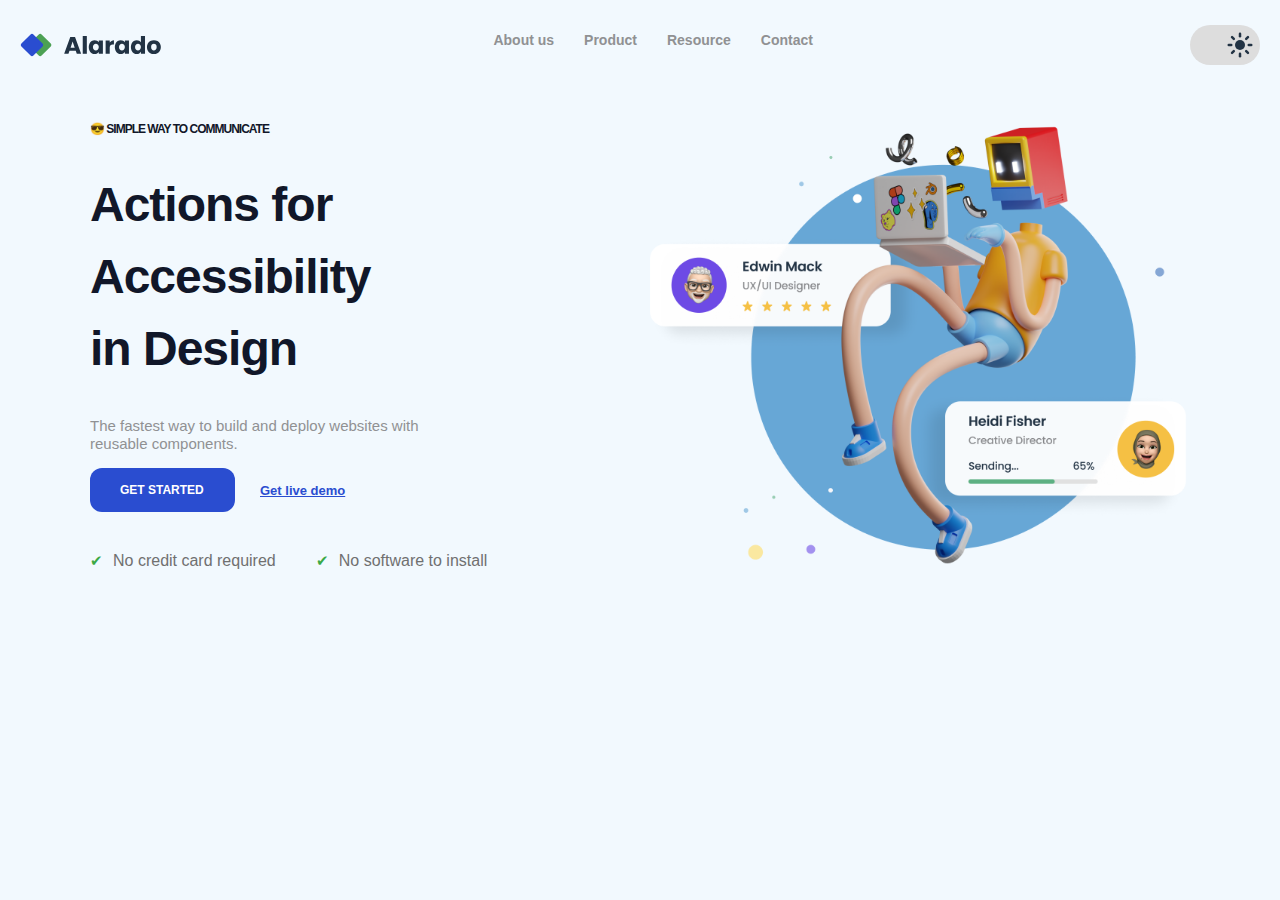
==== Exercise_11.09/index.html @ 6a7d8afc "new exercise 3" ====
<!DOCTYPE html>
<html lang="uk">
<head>
    <meta charset="UTF-8">
    <meta name="viewport" content="width=device-width, initial-scale=1.0">
    <title>3 exercise</title>
    <link rel="stylesheet" href="style.css">
    <link href="https://fonts.google.com/specimen/Poppins" rel="stylesheet">
</head>
<body class="light-theme">

    <div class="navbar">
        <div class="logo">
            <img src="image/alarado-icon-homepage.svg" alt="Logo">
        </div>
    
        <!-- Menu for phone -->
        <div class="menu-toggle" id="menuToggle">
            &#9776; 
        </div>
    
        <div class="navbar-center">
            <ul class="menu" id="menu">
                <span class="close-btn" id="closeBtn">&times;</span> <!-- cross icon -->
                <li><a href="#">About us</a></li>
                <li><a href="#">Product</a></li>
                <li><a href="#">Resource</a></li>
                <li><a href="#">Contact</a></li>
                <li class="theme-togglemenu" id="themeToggle">
                    <!-- change theme-->
                    <img src="image/Moon_fill.svg" class="moon"/>
                </li>
            </ul>
        </div>

        <div class="toggle-container">
            <input type="checkbox" id="theme-toggle" />
            <label for="theme-toggle" class="toggle-label">
                <img src="image/Moon_fill_light.svg" class="moon"/>
                <img src="image/Sun_fill.svg" class="sun"/>
            </label>
        </div>

    </div>
    <div class="twocontainers">
        <div class="container1">
            <p>😎 SIMPLE WAY TO COMMUNICATE</p>
            <h1>Actions for <br>Accessibility<br> in Design</h1>
            <div class="describtion">The fastest way to build and deploy websites with <br> reusable components.</div>
            <div class="buttons">
                <div class="buttonOne">GET STARTED</div>
                <div><a href="#" class="buttonTwo"><b>Get live demo</b></a></div>
            </div>
            <div class="info-container">
                <div class="info-item">
                    <span class="checkmark">✔</span>
                    <span>No credit card required</span>
                </div>
                <div class="info-item">
                    <span class="checkmark">✔</span>
                    <span>No software to install</span>
                </div>
            </div>
        </div>
        <div class="container2">
            <img src="image/hero-image-simple-homepage.png" alt="Descriptive text" class="illustration-image">
        </div>
    </div>

  <script src="script.js"></script>   

</body>
</html>
---- Exercise_11.09/style.css ----
@import url('https://fonts.google.com/specimen/Poppins');
        body {
            margin: 0;
            padding: 0;
            font-family: Arial, sans-serif;
            transition: background-color 0.3s, color 0.3s;
            background-color: #F2F9FE;
        }

        body.light-theme {
            background-color: #F2F9FE; 
            color: #000000;
        }

        body.dark-theme {
            background-color: #111729;
            color: #F2F9FE;
        }

.logo img {
    content: url('image/alarado-icon-homepage.svg'); /* logo light theme */
}

/* logo dark theme */
body.dark-theme .logo img {
    content: url('image/alarado-icon-homepage-dark.svg');
}
body.dark-theme .close-btn {
    color: #000000; 
}
.navbar {
    display: flex;
    justify-content: space-between;
    align-items: center;
    background-color: #F2F9FE;
    padding: 10px 20px;
    height: 70px;
}

.navbar .logo{
    display: flex;
    align-items: center;
}

body.dark-theme .navbar {
    background-color: #111729; 
}

/* icon for phone version hidden in computer version */
.menu-toggle {
    display: none;
    font-size: 24px;
    cursor: pointer;
}

.menu {
    list-style-type: none;
    margin: 0;
    padding: 0;
    display: flex;
}

.menu li {
    margin: 0 15px;
}

.menu li a {
    font-weight: bold;
    text-decoration: none;
    color: #909193;
    font-size: 14px;
    font-family: 'Poppins', sans-serif;
    transition: color 0.3s ease, background-color 0.3s ease; 
}

.menu li a:hover {
    color: #111729; 
}

body.dark-theme .menu li a:hover {
    color: #F2F9FE; 
    background-color: #111729; 
}

.theme-toggle {
    cursor: pointer;
    display: none; 
}

.theme-toggle svg {
    max-width: 24px;
    max-height: 24px;
}

.close-btn {
    visibility: hidden;
    display: flex;
    justify-content: flex-end;
}

.theme-togglemenu{
    visibility: hidden;
}

@media (max-width: 1023px) {
    .menu-toggle {
        display: block;
        position: absolute;
        right: 5px;
    }

    .menu {
        display: none;
        flex-direction: column;
        position: absolute;
        top: 0;
        right: 5px;
        width: 30%;
        height: 100%;
        background-color: #F2F9FE;
        padding: 10px;
        box-shadow: 0 4px 8px rgba(0, 0, 0, 0.1);
        transition: max-height 0.5s ease, opacity 0.5s ease; 
    }

    .menu li {
        margin: 10px 0;
        text-align: center;
    }

    .theme-togglemenu {
        display: block; 
    }

    .toggle-container {
        visibility: hidden;
    }

    .menu.active {
        display: flex;
    }
    
}

        .theme-toggle {
            cursor: pointer;
        }

        .theme-toggle svg {
            max-width: 24px;
            max-height: 24px;
            height: 100%;
            width: 100%;
        }
        .twocontainers{
            max-height: 500px;
            height: 100%;
            max-width: 100%;
            display: flex;
            align-items: center;
            flex-direction: row;
            padding: 50px;
        }
        .container1{
            max-height: 500px;
            height: 100%;
            width: 50%;
        }
        .container2{
            max-height: 500px;
            height: 100%;
            width: 50%;
        }
        .container1 h1{
            font-size: 48px; 
            line-height: 1.5; 
            color: #111729; 
            font-weight: 800; 
            letter-spacing: -1px; 
            font-family: 'Poppins', sans-serif;
        }
        body.dark-theme .container1 h1 {
            color: #F2F9FE; 
        }
        body.dark-theme .container1 p {
            color: #F2F9FE; 
        }
        .container1 p{
            line-height: 1.2; 
            color: #111729; 
            font-weight: 700; 
            letter-spacing: -1px; 
            font-family: 'Poppins', sans-serif;
            font-size: 12px;
        }
        .describtion {
            line-height: 1.2; 
            color: #909193; 
            font-weight: 500; 
            font-family: 'Poppins', sans-serif;
            font-size: 15px;
            margin-bottom: 15px;
        }
        
        .buttons{
            max-width: 270px;
            width: 100%;
            display: flex;
            flex-direction: row;
            align-items: center; 
        }
        .buttonOne{
            background-color: #2A4DD0; 
            color: white; 
            font-weight: bold;
            border: none;
            border-radius: 12px; 
            padding: 15px 30px; 
            font-size: 12px;
            cursor: pointer;
            font-family: 'Poppins', sans-serif;
            margin-right: 25px;
            width: 85px;
        }
        .buttonOne:hover {
            background-color: #1a3db8; 
        }
        .buttonTwo{
            color: #2A4DD0;
            font-size: 13px;
            text-decoration: none;
            position: relative;
            font-family: 'Poppins', sans-serif;
            width: 85px;
            text-decoration: underline;
        }

        .info-container {
            display: flex;
            gap: 40px; 
            margin-top: 40px;
            font-family: 'Poppins', sans-serif;
        }
        
        .info-item {
            display: flex;
            align-items: center;
            font-size: 16px;
            color: #707070; 
            font-family: 'Poppins', sans-serif;
        }

        .checkmark {
            color: #3ba946; 
            margin-right: 10px; 
            font-size: 15px;
            font-family: 'Poppins', sans-serif;
        }
        .container2 {
            width: 50%;
            display: flex;
            justify-content: center;
            align-items: center;
            font-family: 'Poppins', sans-serif;
        }
        .illustration-image {
            max-width: 100%;
            height: auto;
            border-radius: 8px; 
        }


@media screen and (min-width: 1024px) {
    .twocontainers {
        flex-direction: row; 
        padding: 90px;
        box-sizing: border-box;
        max-width: 100%;
    }
    .container1, .container2 {
        width: 50%;
        box-sizing: border-box; 
        font-family: 'Poppins', sans-serif;
    }

}

@media screen and (min-width: 768px) and (max-width: 1023px) {
    .twocontainers {
        flex-direction: column-reverse; 
        padding: 20px;
        box-sizing: border-box;
        max-height: 100%;
        padding: 90px;
    }
    .container1 {
        width: 100%; 
        max-width: 100%; 
        box-sizing: border-box;
    }
    .container2{
        max-width: 750px;
        width: 100%;
        max-height: 600px;
        min-height: 100%;
        box-sizing: border-box;
        height:100vh;
        display: flex;
        align-items: center;
        justify-content:center; 
    }
    .container1 h1 {
        font-size: 36px;
        font-family: 'Poppins', sans-serif;
    }
    .describtion {
        font-size: 18px;
        font-family: 'Poppins', sans-serif;
    }
    br {
        display: none;
    }
    .close-btn {
        font-size: 24px;
        position: absolute;
        top: 10px;
        right: 10px;
        cursor: pointer;
        opacity: 0; 
        visibility: hidden;
        transition: opacity 0.5s ease; 
    }
    
    /* When menu is active, cross icon is visible */
    .menu.active .close-btn {
        opacity: 1; 
        visibility: visible; 
    }
    .theme-togglemenu{
        visibility: visible;
    }
}

@media screen and (max-width: 767px) {

    .twocontainers {
        flex-direction: column-reverse; 
        height:100vh;
        margin-top: 150px;
        display: flex;
        align-items: center;
        justify-content:center; 
        padding: 10px;
        box-sizing: border-box;
        padding: 50px;
    }
    .container1 {
        width: 100%;
        max-width: 100%;
        box-sizing: border-box;
    }
    .container1 h1 {
        text-align:left;
        font-size: 38px; 
        line-height: 1.5; 
        color: #111729; 
        font-family: 'Poppins', sans-serif;
    }
    br {
        display: none;
    }
    
    .container2 {
        max-width: 500px;
        width: 100%;
        max-height: 500px;
        min-height: 100%;
        box-sizing: border-box;
        height:100vh;
        display: flex;
        align-items: center;
        justify-content:center; 
    }
    .describtion {
        font-size: 16px;
        text-align:left;
        font-family: 'Poppins', sans-serif;
    }
    .buttons {
        max-width: 400px;
        width: 100%;
        flex-direction: row;
        align-items: center;
        gap: 10px;
        margin-top: 30px;
    }
    .buttonOne, .buttonTwo {
        max-width: 150px;
        width: 100%;
        text-align: center;
        font-family: 'Poppins', sans-serif;
    }
    .info-container {
        flex-direction: row;
        gap: 20px;
        font-family: 'Poppins', sans-serif;
    }

    .close-btn {
        visibility: visible;
    }
    .theme-togglemenu{
        visibility: visible;
    }
}

body {
    font-family: Arial, sans-serif;
    transition: background-color 0.3s, color 0.3s;
}

body.light-mode {
    background-color: #ffffff;
    color: #000000;
}

body.dark-mode {
    background-color: #121212;
    color: #ffffff;
}

.toggle-container {
    display: flex;
    justify-content: center;
    align-items: center;
    height: 100vh;
}

.toggle-label {
    background-color: #ddd;
    border-radius: 30px;
    cursor: pointer;
    display: flex;
    justify-content: space-between;
    padding: 5px;
    position: relative;
    width: 60px;
    height: 30px;
}

.toggle-label .sun, .toggle-label .moon {
    font-size: 18px;
    display: flex;
    justify-content: center;
    align-items: center;
}

input[type="checkbox"] {
    display: none;
}

input[type="checkbox"]:checked + .toggle-label .sun {
    opacity: 0;
}

input[type="checkbox"]:checked + .toggle-label .moon {
    opacity: 1;
}

.toggle-label .moon {
    opacity: 0;
    transition: opacity 0.3s;
}

input[type="checkbox"]:checked + .toggle-label {
    background-color: #333;
}
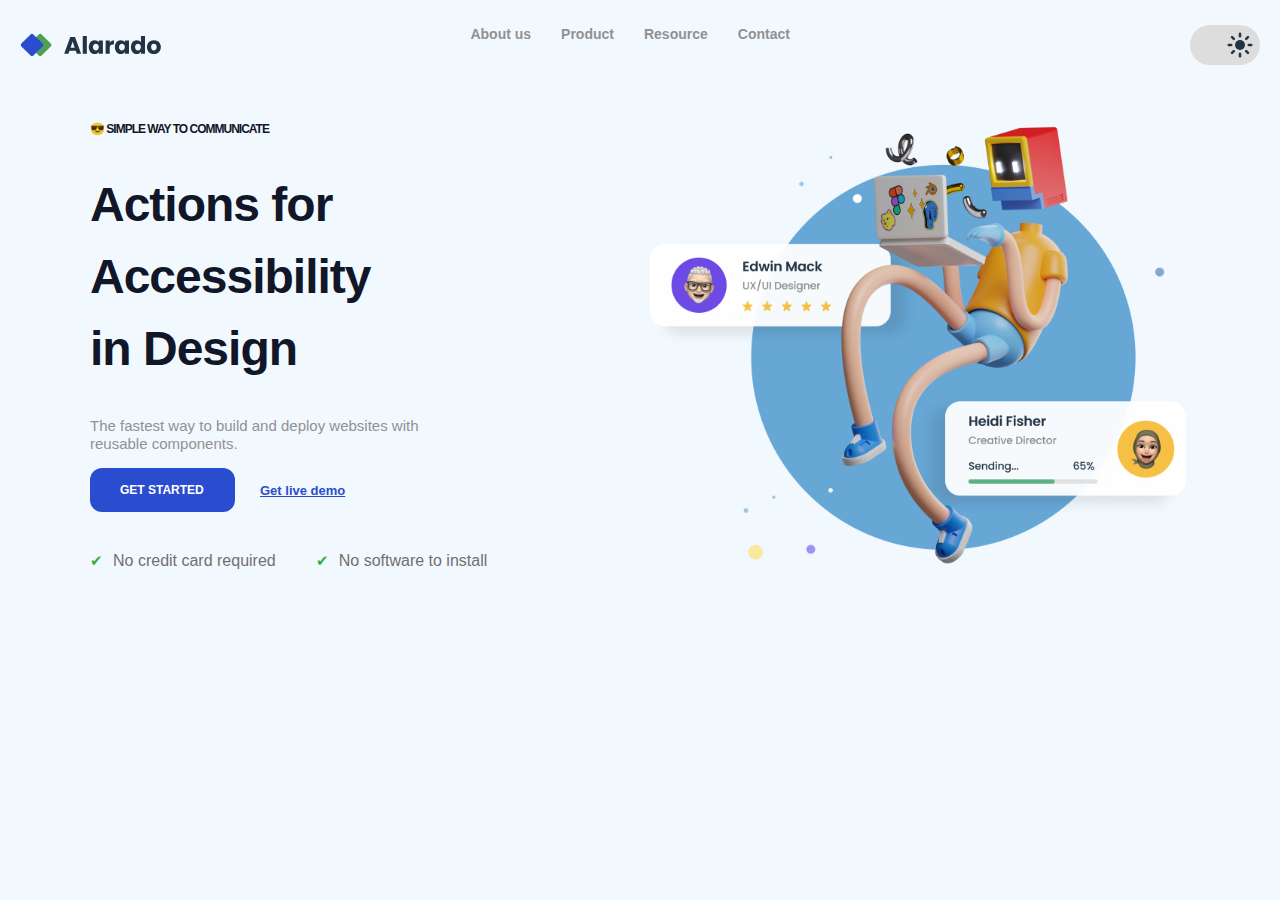
==== commit 7a7f2d71: "code update" ====
--- a/Exercise_11.09/index.html
+++ b/Exercise_11.09/index.html
@@ -26,20 +26,25 @@
                 <li><a href="#">Product</a></li>
                 <li><a href="#">Resource</a></li>
                 <li><a href="#">Contact</a></li>
-                <li class="theme-togglemenu" id="themeToggle">
-                    <!-- change theme-->
-                    <img src="image/Moon_fill.svg" class="moon"/>
-                </li>
-            </ul>
-        </div>
+            <!-- Mobile theme toggle inside the menu -->
+            <li class="theme-togglemenu">
+                <input type="checkbox" id="theme-toggle-mobile" />
+                <label for="theme-toggle-mobile" class="toggle-label">
+                    <img src="image/Moon_fill_light.svg" class="moon"/>
+                    <img src="image/Sun_fill.svg" class="sun"/>
+                </label>
+            </li>
+        </ul>
+    </div>
 
-        <div class="toggle-container">
-            <input type="checkbox" id="theme-toggle" />
-            <label for="theme-toggle" class="toggle-label">
-                <img src="image/Moon_fill_light.svg" class="moon"/>
-                <img src="image/Sun_fill.svg" class="sun"/>
-            </label>
-        </div>
+    <!-- Large screen toggle -->
+    <div class="toggle-container" id="themeToggleLarge">
+        <input type="checkbox" id="theme-toggle" />
+        <label for="theme-toggle" class="toggle-label">
+            <img src="image/Moon_fill_light.svg" class="moon"/>
+            <img src="image/Sun_fill.svg" class="sun"/>
+        </label>
+    </div>
 
     </div>
     <div class="twocontainers">
--- a/Exercise_11.09/style.css
+++ b/Exercise_11.09/style.css
@@ -126,6 +126,9 @@
     .menu li {
         margin: 10px 0;
         text-align: center;
+        display: flex;
+        justify-content: center;
+        align-items: center;
     }
 
     .theme-togglemenu {
